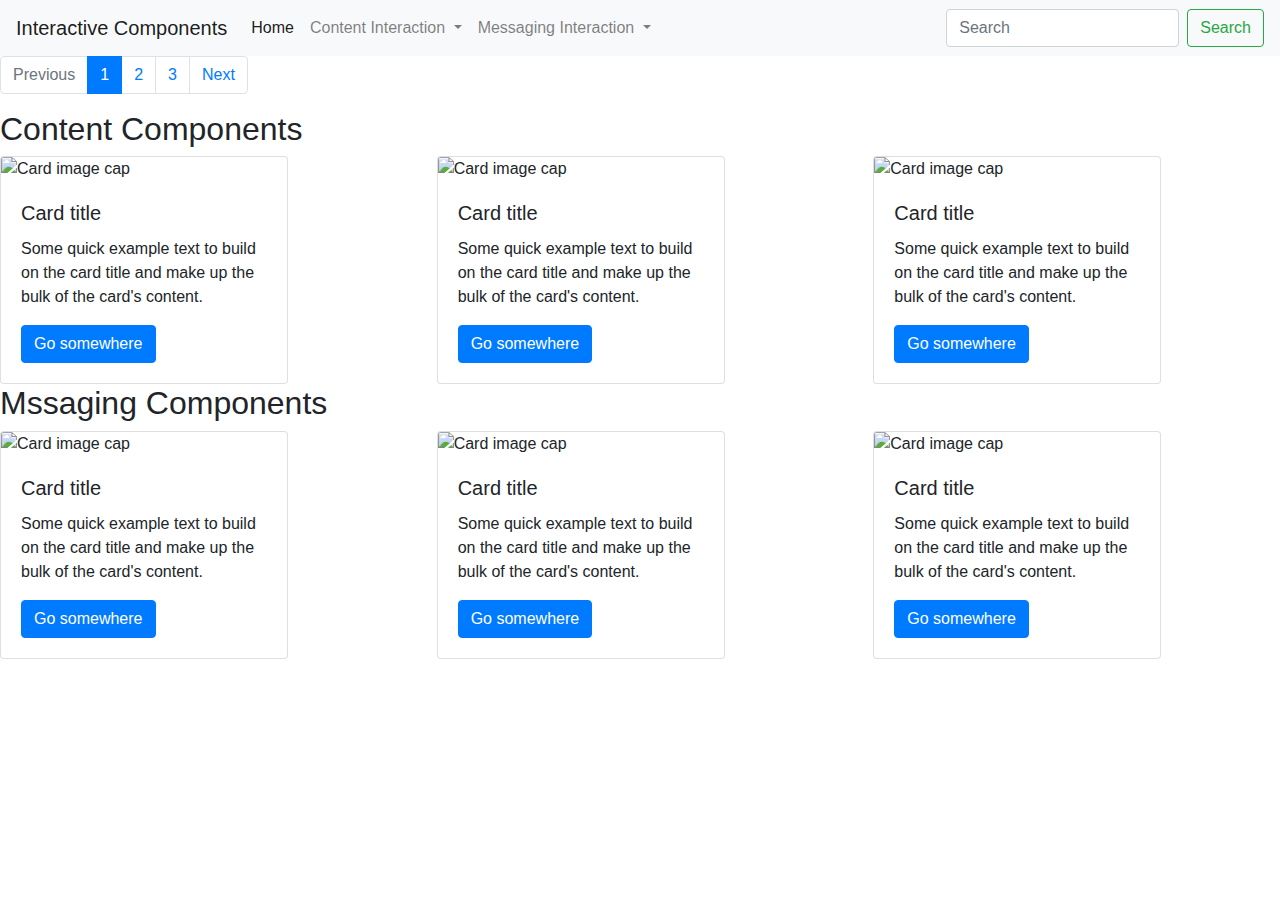
==== index.html @ 69811f1d "files added" ====
<!doctype html>
<html lang="en">
  <head>
    <!-- Required meta tags -->
    <meta charset="utf-8">
    <meta name="viewport" content="width=device-width, initial-scale=1, shrink-to-fit=no">

    <!-- Bootstrap CSS -->
    <link rel="stylesheet" href="https://maxcdn.bootstrapcdn.com/bootstrap/4.0.0/css/bootstrap.min.css" integrity="sha384-Gn5384xqQ1aoWXA+058RXPxPg6fy4IWvTNh0E263XmFcJlSAwiGgFAW/dAiS6JXm" crossorigin="anonymous">

    <title>Page One</title>
  </head>
  <body>
    <nav class="navbar navbar-expand-lg navbar-light bg-light">
        <a class="navbar-brand" href="#">Interactive Components</a>
        <button class="navbar-toggler" type="button" data-toggle="collapse" data-target="#navbarSupportedContent" aria-controls="navbarSupportedContent" aria-expanded="false" aria-label="Toggle navigation">
          <span class="navbar-toggler-icon"></span>
        </button>
      
        <div class="collapse navbar-collapse" id="navbarSupportedContent">
          <ul class="navbar-nav mr-auto">
            <li class="nav-item active">
              <a class="nav-link" href="index.html">Home <span class="sr-only">(current)</span></a>
            </li>
            <li class="nav-item dropdown">
                <a class="nav-link dropdown-toggle" href="#" id="navbarDropdown" role="button" data-toggle="dropdown" aria-haspopup="true" aria-expanded="false">
                  Content Interaction
                </a>
                <div class="dropdown-menu" aria-labelledby="navbarDropdown">
                  <a class="dropdown-item" href="./pagetwo.html#carousel-id">Carousel</a>
                  <a class="dropdown-item" href="./pagetwo.html#dropdown-id">Dropdown</a>
                  <a class="dropdown-item" href="./pagetwo.html#collapse-id">Collapse</a>
                </div>
            
            <li class="nav-item dropdown">
              <a class="nav-link dropdown-toggle" href="#" id="navbarDropdown" role="button" data-toggle="dropdown" aria-haspopup="true" aria-expanded="false">
                Messaging Interaction
              </a>
              <div class="dropdown-menu" aria-labelledby="navbarDropdown">
                <a class="dropdown-item" href="./pagethree.html#modal-id">Modal</a>
                <a class="dropdown-item" href="./pagethree.html#popovers-id">Popovers</a>
                <a class="dropdown-item" href="./pagethree.html#tooltips-id">Tooltips</a>
              </div>
            </li>
            
          </ul>
          <form class="form-inline my-2 my-lg-0">
            <input class="form-control mr-sm-2" type="search" placeholder="Search" aria-label="Search">
            <a class="btn btn-outline-success my-2 my-sm-0" type="submit" href="search.html">Search</a>
          </form>
        </div>
      </nav>

      <nav aria-label="...">
        <ul class="pagination">
          <li class="page-item disabled">
            <a class="page-link" href="#" tabindex="-1">Previous</a>
          </li>
          <li class="page-item active"><a class="page-link" href="index.html">1 <span class="sr-only">(current)</span></a></li>
          <li class="page-item ">
            <a class="page-link" href="pagetwo.html">2</a>
          </li>
          <li class="page-item"><a class="page-link" href="pagethree.html">3</a></li>
          <li class="page-item">
            <a class="page-link" href="pagetwo.html">Next</a>
          </li>
        </ul>
      </nav>

      <h2>Content Components</h2>
      <div class="row">
          <div class="col-sm-4">
            <div class="card" style="width: 18rem;">
                <img class="card-img-top" src="http://via.placeholder.com/300x100" alt="Card image cap">
                <div class="card-body">
                  <h5 class="card-title">Card title</h5>
                  <p class="card-text">Some quick example text to build on the card title and make up the bulk of the card's content.</p>
                  <a href="#" class="btn btn-primary">Go somewhere</a>
                </div>
              </div>
          </div>
          <div class="col-sm-4">
            <div class="card" style="width: 18rem;">
                <img class="card-img-top" src="http://via.placeholder.com/300x100" alt="Card image cap">
                <div class="card-body">
                  <h5 class="card-title">Card title</h5>
                  <p class="card-text">Some quick example text to build on the card title and make up the bulk of the card's content.</p>
                  <a href="#" class="btn btn-primary">Go somewhere</a>
                </div>
              </div>
          </div>
          <div class="col-sm-4">
            <div class="card" style="width: 18rem;">
                <img class="card-img-top" src="http://via.placeholder.com/300x100" alt="Card image cap">
                <div class="card-body">
                  <h5 class="card-title">Card title</h5>
                  <p class="card-text">Some quick example text to build on the card title and make up the bulk of the card's content.</p>
                  <a href="#" class="btn btn-primary">Go somewhere</a>
                </div>
              </div>
          </div>
      </div>

      <h2>Mssaging Components</h2>
      <div class="row">
          <div class="col-sm-4">
            <div class="card" style="width: 18rem;">
                <img class="card-img-top" src="http://via.placeholder.com/300x100" alt="Card image cap">
                <div class="card-body">
                  <h5 class="card-title">Card title</h5>
                  <p class="card-text">Some quick example text to build on the card title and make up the bulk of the card's content.</p>
                  <a href="#" class="btn btn-primary">Go somewhere</a>
                </div>
              </div>
          </div>
          <div class="col-sm-4">
            <div class="card" style="width: 18rem;">
                <img class="card-img-top" src="http://via.placeholder.com/300x100" alt="Card image cap">
                <div class="card-body">
                  <h5 class="card-title">Card title</h5>
                  <p class="card-text">Some quick example text to build on the card title and make up the bulk of the card's content.</p>
                  <a href="#" class="btn btn-primary">Go somewhere</a>
                </div>
              </div>
          </div>
          <div class="col-sm-4">
            <div class="card" style="width: 18rem;">
                <img class="card-img-top" src="http://via.placeholder.com/300x100" alt="Card image cap">
                <div class="card-body">
                  <h5 class="card-title">Card title</h5>
                  <p class="card-text">Some quick example text to build on the card title and make up the bulk of the card's content.</p>
                  <a href="#" class="btn btn-primary">Go somewhere</a>
                </div>
              </div>
          </div>
      </div>
      
    

    <!-- Optional JavaScript -->
    <!-- jQuery first, then Popper.js, then Bootstrap JS -->
    <script src="https://code.jquery.com/jquery-3.2.1.slim.min.js" integrity="sha384-KJ3o2DKtIkvYIK3UENzmM7KCkRr/rE9/Qpg6aAZGJwFDMVNA/GpGFF93hXpG5KkN" crossorigin="anonymous"></script>
    <script src="https://cdnjs.cloudflare.com/ajax/libs/popper.js/1.12.9/umd/popper.min.js" integrity="sha384-ApNbgh9B+Y1QKtv3Rn7W3mgPxhU9K/ScQsAP7hUibX39j7fakFPskvXusvfa0b4Q" crossorigin="anonymous"></script>
    <script src="https://maxcdn.bootstrapcdn.com/bootstrap/4.0.0/js/bootstrap.min.js" integrity="sha384-JZR6Spejh4U02d8jOt6vLEHfe/JQGiRRSQQxSfFWpi1MquVdAyjUar5+76PVCmYl" crossorigin="anonymous"></script>
  </body>
</html>
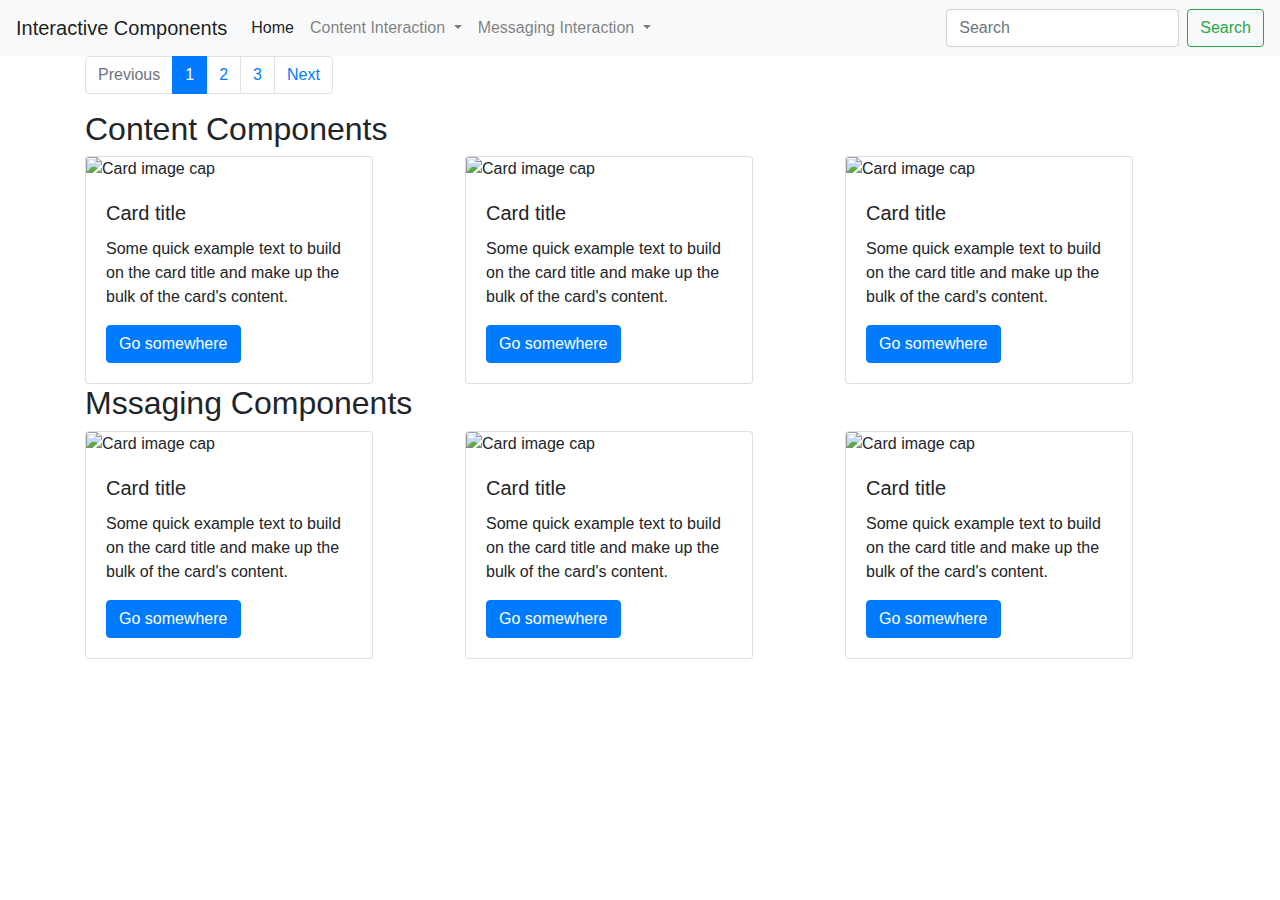
==== commit bb18ac56: "container" ====
--- a/index.html
+++ b/index.html
@@ -8,6 +8,7 @@
     <!-- Bootstrap CSS -->
     <link rel="stylesheet" href="https://maxcdn.bootstrapcdn.com/bootstrap/4.0.0/css/bootstrap.min.css" integrity="sha384-Gn5384xqQ1aoWXA+058RXPxPg6fy4IWvTNh0E263XmFcJlSAwiGgFAW/dAiS6JXm" crossorigin="anonymous">
 
+    <link rel="stylesheet" href="style.css">
     <title>Page One</title>
   </head>
   <body>
@@ -44,96 +45,100 @@
             </li>
             
           </ul>
-          <form class="form-inline my-2 my-lg-0">
+          <form class="form-inline my-2 my-lg-0" action="search.html">
             <input class="form-control mr-sm-2" type="search" placeholder="Search" aria-label="Search">
-            <a class="btn btn-outline-success my-2 my-sm-0" type="submit" href="search.html">Search</a>
+            <button class="btn btn-outline-success my-2 my-sm-0" type="submit">Search</button>
           </form>
         </div>
       </nav>
 
-      <nav aria-label="...">
-        <ul class="pagination">
-          <li class="page-item disabled">
-            <a class="page-link" href="#" tabindex="-1">Previous</a>
-          </li>
-          <li class="page-item active"><a class="page-link" href="index.html">1 <span class="sr-only">(current)</span></a></li>
-          <li class="page-item ">
-            <a class="page-link" href="pagetwo.html">2</a>
-          </li>
-          <li class="page-item"><a class="page-link" href="pagethree.html">3</a></li>
-          <li class="page-item">
-            <a class="page-link" href="pagetwo.html">Next</a>
-          </li>
-        </ul>
-      </nav>
+      <div class="container">
+  <nav aria-label="...">
+    <ul class="pagination">
+      <li class="page-item disabled">
+        <a class="page-link" href="#" tabindex="-1">Previous</a>
+      </li>
+      <li class="page-item active"><a class="page-link" href="index.html">1 <span class="sr-only">(current)</span></a></li>
+      <li class="page-item ">
+        <a class="page-link" href="pagetwo.html">2</a>
+      </li>
+      <li class="page-item"><a class="page-link" href="pagethree.html">3</a></li>
+      <li class="page-item">
+        <a class="page-link" href="pagetwo.html">Next</a>
+      </li>
+    </ul>
+  </nav>
 
-      <h2>Content Components</h2>
-      <div class="row">
-          <div class="col-sm-4">
-            <div class="card" style="width: 18rem;">
-                <img class="card-img-top" src="http://via.placeholder.com/300x100" alt="Card image cap">
-                <div class="card-body">
-                  <h5 class="card-title">Card title</h5>
-                  <p class="card-text">Some quick example text to build on the card title and make up the bulk of the card's content.</p>
-                  <a href="#" class="btn btn-primary">Go somewhere</a>
-                </div>
-              </div>
-          </div>
-          <div class="col-sm-4">
-            <div class="card" style="width: 18rem;">
-                <img class="card-img-top" src="http://via.placeholder.com/300x100" alt="Card image cap">
-                <div class="card-body">
-                  <h5 class="card-title">Card title</h5>
-                  <p class="card-text">Some quick example text to build on the card title and make up the bulk of the card's content.</p>
-                  <a href="#" class="btn btn-primary">Go somewhere</a>
-                </div>
-              </div>
-          </div>
-          <div class="col-sm-4">
-            <div class="card" style="width: 18rem;">
-                <img class="card-img-top" src="http://via.placeholder.com/300x100" alt="Card image cap">
-                <div class="card-body">
-                  <h5 class="card-title">Card title</h5>
-                  <p class="card-text">Some quick example text to build on the card title and make up the bulk of the card's content.</p>
-                  <a href="#" class="btn btn-primary">Go somewhere</a>
-                </div>
-              </div>
+  <h2>Content Components</h2>
+  <div class="row">
+      <div class="col-sm-4">
+        <div class="card" style="width: 18rem;">
+            <img class="card-img-top" src="http://via.placeholder.com/300x100" alt="Card image cap">
+            <div class="card-body">
+              <h5 class="card-title">Card title</h5>
+              <p class="card-text">Some quick example text to build on the card title and make up the bulk of the card's content.</p>
+              <a href="#" class="btn btn-primary">Go somewhere</a>
+            </div>
           </div>
       </div>
-
-      <h2>Mssaging Components</h2>
-      <div class="row">
-          <div class="col-sm-4">
-            <div class="card" style="width: 18rem;">
-                <img class="card-img-top" src="http://via.placeholder.com/300x100" alt="Card image cap">
-                <div class="card-body">
-                  <h5 class="card-title">Card title</h5>
-                  <p class="card-text">Some quick example text to build on the card title and make up the bulk of the card's content.</p>
-                  <a href="#" class="btn btn-primary">Go somewhere</a>
-                </div>
-              </div>
-          </div>
-          <div class="col-sm-4">
-            <div class="card" style="width: 18rem;">
-                <img class="card-img-top" src="http://via.placeholder.com/300x100" alt="Card image cap">
-                <div class="card-body">
-                  <h5 class="card-title">Card title</h5>
-                  <p class="card-text">Some quick example text to build on the card title and make up the bulk of the card's content.</p>
-                  <a href="#" class="btn btn-primary">Go somewhere</a>
-                </div>
-              </div>
-          </div>
-          <div class="col-sm-4">
-            <div class="card" style="width: 18rem;">
-                <img class="card-img-top" src="http://via.placeholder.com/300x100" alt="Card image cap">
-                <div class="card-body">
-                  <h5 class="card-title">Card title</h5>
-                  <p class="card-text">Some quick example text to build on the card title and make up the bulk of the card's content.</p>
-                  <a href="#" class="btn btn-primary">Go somewhere</a>
-                </div>
-              </div>
+      <div class="col-sm-4">
+        <div class="card" style="width: 18rem;">
+            <img class="card-img-top" src="http://via.placeholder.com/300x100" alt="Card image cap">
+            <div class="card-body">
+              <h5 class="card-title">Card title</h5>
+              <p class="card-text">Some quick example text to build on the card title and make up the bulk of the card's content.</p>
+              <a href="#" class="btn btn-primary">Go somewhere</a>
+            </div>
           </div>
       </div>
+      <div class="col-sm-4">
+        <div class="card" style="width: 18rem;">
+            <img class="card-img-top" src="http://via.placeholder.com/300x100" alt="Card image cap">
+            <div class="card-body">
+              <h5 class="card-title">Card title</h5>
+              <p class="card-text">Some quick example text to build on the card title and make up the bulk of the card's content.</p>
+              <a href="#" class="btn btn-primary">Go somewhere</a>
+            </div>
+          </div>
+      </div>
+  </div>
+
+  <h2>Mssaging Components</h2>
+  <div class="row">
+      <div class="col-sm-4">
+        <div class="card" style="width: 18rem;">
+            <img class="card-img-top" src="http://via.placeholder.com/300x100" alt="Card image cap">
+            <div class="card-body">
+              <h5 class="card-title">Card title</h5>
+              <p class="card-text">Some quick example text to build on the card title and make up the bulk of the card's content.</p>
+              <a href="#" class="btn btn-primary">Go somewhere</a>
+            </div>
+          </div>
+      </div>
+      <div class="col-sm-4">
+        <div class="card" style="width: 18rem;">
+            <img class="card-img-top" src="http://via.placeholder.com/300x100" alt="Card image cap">
+            <div class="card-body">
+              <h5 class="card-title">Card title</h5>
+              <p class="card-text">Some quick example text to build on the card title and make up the bulk of the card's content.</p>
+              <a href="#" class="btn btn-primary">Go somewhere</a>
+            </div>
+          </div>
+      </div>
+      <div class="col-sm-4">
+        <div class="card" style="width: 18rem;">
+            <img class="card-img-top" src="http://via.placeholder.com/300x100" alt="Card image cap">
+            <div class="card-body">
+              <h5 class="card-title">Card title</h5>
+              <p class="card-text">Some quick example text to build on the card title and make up the bulk of the card's content.</p>
+              <a href="#" class="btn btn-primary">Go somewhere</a>
+            </div>
+          </div>
+      </div>
+  </div>
+
+</div>
+      
       
     
 
